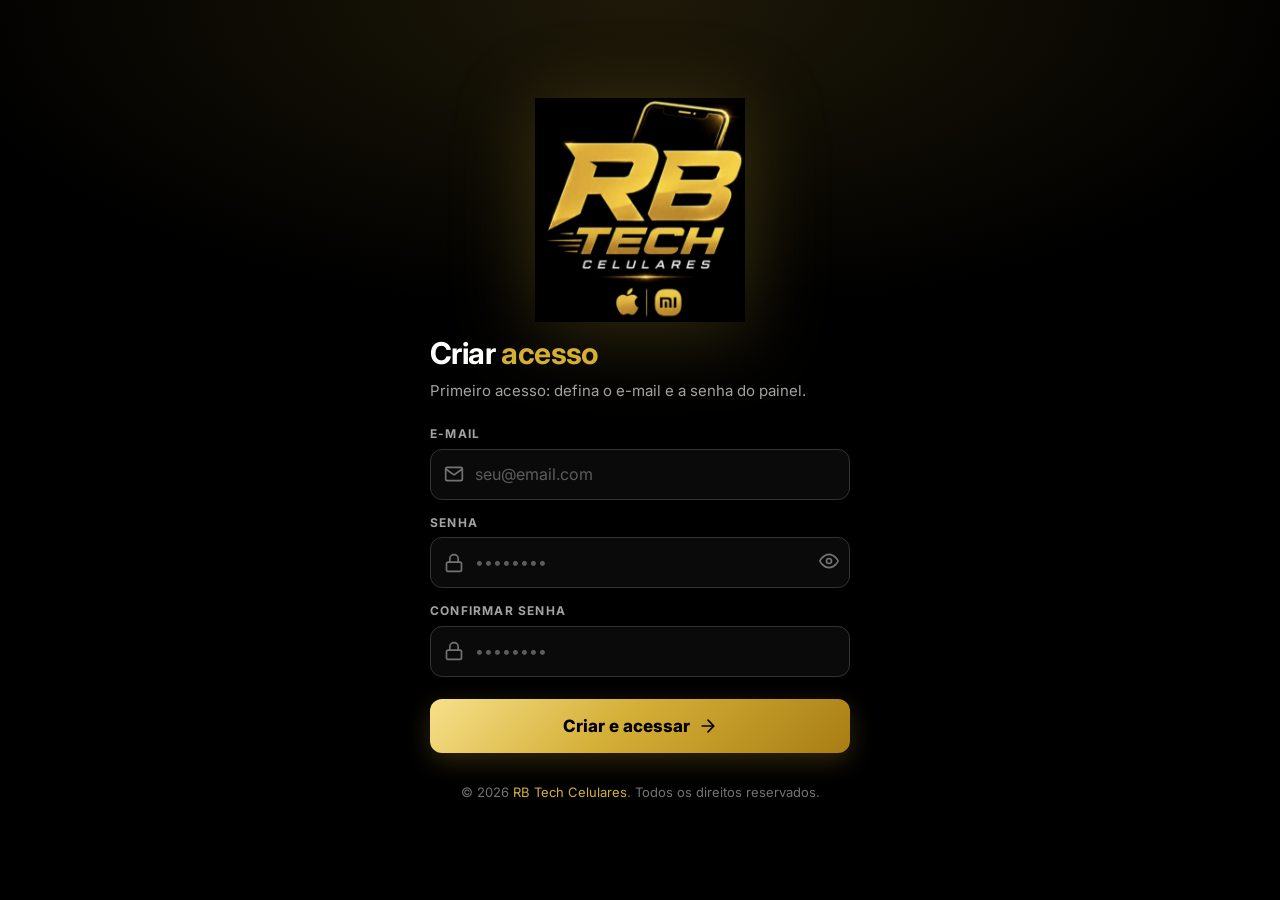
==== index.html @ 4718aa6d "App RB Tech Celulares: gestão da assistência técnica (PWA) OS, bancada, orçamentos, clientes, aparel" ====
<!doctype html>
<html lang="pt-BR">
<head>
  <meta charset="utf-8">
  <meta name="viewport" content="width=device-width, initial-scale=1, viewport-fit=cover">
  <meta name="theme-color" content="#000000">
  <meta name="apple-mobile-web-app-capable" content="yes">
  <meta name="apple-mobile-web-app-status-bar-style" content="black">
  <meta name="apple-mobile-web-app-title" content="RB Tech">
  <title>RB Tech Celulares</title>
  <link rel="manifest" href="manifest.webmanifest">
  <link rel="icon" href="assets/icon-192.png">
  <link rel="apple-touch-icon" href="assets/icon-180.png">
  <link rel="preconnect" href="https://fonts.googleapis.com">
  <link rel="preconnect" href="https://fonts.gstatic.com" crossorigin>
  <link href="https://fonts.googleapis.com/css2?family=Inter:wght@400;500;600;700;800&display=swap" rel="stylesheet">
  <link rel="stylesheet" href="css/style.css">
</head>
<body>
  <div id="app"></div>
  <div id="modal-root"></div>
  <div id="toast-root"></div>

  <script src="js/util.js"></script>
  <script src="js/store.js"></script>
  <script src="js/print.js"></script>
  <script src="js/ui.js"></script>
  <script src="js/pages/dashboard.js"></script>
  <script src="js/pages/os.js"></script>
  <script src="js/pages/orcamentos.js"></script>
  <script src="js/pages/clientes.js"></script>
  <script src="js/pages/estoque.js"></script>
  <script src="js/pages/vendas.js"></script>
  <script src="js/pages/financeiro.js"></script>
  <script src="js/pages/outros.js"></script>
  <script src="js/app.js"></script>
</body>
</html>
---- css/style.css ----
:root {
  --bg: #000;
  --bg-2: #0b0b0b;
  --card: #111;
  --card-2: #181818;
  --line: #262626;
  --line-2: #333;
  --text: #fff;
  --muted: #a3a3a3;
  --muted-2: #737373;
  --gold: #d4af37;
  --gold-2: #f5d76e;
  --gold-3: #b8860b;
  --gold-soft: rgba(212, 175, 55, .12);
  --gold-grad: linear-gradient(135deg, #f7e08a 0%, #d4af37 45%, #a87d14 100%);
  --green: #4ade80;
  --red: #f87171;
  --blue: #60a5fa;
  --orange: #fb923c;
  --purple: #c084fc;
  --radius: 16px;
  --radius-sm: 10px;
  --sidebar: 280px;
  --safe-b: env(safe-area-inset-bottom, 0px);
}

* { box-sizing: border-box; -webkit-tap-highlight-color: transparent; }
html, body { margin: 0; background: var(--bg); color: var(--text); }
body {
  font-family: Inter, system-ui, -apple-system, "Segoe UI", Roboto, sans-serif;
  font-size: 15px; line-height: 1.45; min-height: 100vh;
  -webkit-font-smoothing: antialiased;
}
a { color: var(--gold); text-decoration: none; }
button, input, select, textarea { font: inherit; color: inherit; }
svg.i { width: 20px; height: 20px; flex: none; stroke: currentColor; fill: none; stroke-width: 2; stroke-linecap: round; stroke-linejoin: round; }
svg.i.sm { width: 16px; height: 16px; }
svg.i.lg { width: 26px; height: 26px; }
.gold { color: var(--gold); }
.gold-text { background: var(--gold-grad); -webkit-background-clip: text; background-clip: text; color: transparent; }
.muted { color: var(--muted); }
.small { font-size: 13px; }
.xs { font-size: 12px; }
.bold { font-weight: 700; }
.green { color: var(--green); }
.red { color: var(--red); }
.right { text-align: right; }
.center { text-align: center; }
.hidden { display: none !important; }
.row { display: flex; align-items: center; gap: 10px; }
.row.wrap { flex-wrap: wrap; }
.row.between { justify-content: space-between; }
.col { display: flex; flex-direction: column; gap: 10px; }
.grow { flex: 1; min-width: 0; }
.mt { margin-top: 16px; }
.mb { margin-bottom: 16px; }
.ellipsis { overflow: hidden; text-overflow: ellipsis; white-space: nowrap; }

/* ---------- Layout ---------- */
.topbar {
  position: sticky; top: 0; z-index: 30;
  display: flex; align-items: center; gap: 14px;
  padding: 12px 16px; padding-top: max(12px, env(safe-area-inset-top));
  background: rgba(0,0,0,.85); backdrop-filter: blur(12px);
  border-bottom: 1px solid var(--line);
}
.topbar .brand { display: flex; align-items: center; gap: 10px; font-weight: 800; font-size: 17px; }
.topbar .brand img { width: 34px; height: 34px; border-radius: 8px; object-fit: cover; }
.topbar .spacer { flex: 1; }
.icon-btn {
  width: 42px; height: 42px; border-radius: 12px; display: grid; place-items: center;
  background: transparent; border: 1px solid transparent; cursor: pointer; color: var(--text);
}
.icon-btn:hover { background: var(--card-2); }
.avatar {
  width: 40px; height: 40px; border-radius: 50%; display: grid; place-items: center;
  background: var(--gold-soft); color: var(--gold); font-weight: 800; border: 1px solid rgba(212,175,55,.35);
}

.sidebar {
  position: fixed; inset: 0 auto 0 0; width: var(--sidebar); z-index: 50;
  background: var(--bg-2); border-right: 1px solid var(--line);
  display: flex; flex-direction: column; transform: translateX(-100%); transition: transform .25s ease;
}
.sidebar.open { transform: none; }
.sidebar-backdrop { position: fixed; inset: 0; background: rgba(0,0,0,.6); backdrop-filter: blur(3px); z-index: 45; }
.sidebar-head { display: flex; align-items: center; gap: 12px; padding: 18px; border-bottom: 1px solid var(--line); }
.sidebar-head img { width: 54px; height: 54px; border-radius: 14px; object-fit: cover; box-shadow: 0 0 24px rgba(212,175,55,.25); }
.sidebar-head .t { font-weight: 800; font-size: 18px; }
.badge-gold { display: inline-block; font-size: 10px; font-weight: 800; letter-spacing: .12em; padding: 3px 8px; border-radius: 6px; background: var(--gold-soft); color: var(--gold); border: 1px solid rgba(212,175,55,.4); }
.nav { flex: 1; overflow-y: auto; padding: 8px 12px 20px; }
.nav-title { font-size: 11px; letter-spacing: .2em; font-weight: 700; color: var(--muted-2); margin: 18px 10px 6px; text-transform: uppercase; }
.nav a {
  display: flex; align-items: center; gap: 14px; padding: 11px 12px; border-radius: 12px;
  color: var(--muted); font-weight: 500; position: relative;
}
.nav a:hover { background: var(--card); color: var(--text); }
.nav a.active { background: var(--gold-soft); color: var(--gold); font-weight: 700; }
.nav a.active::before { content: ""; position: absolute; left: -12px; top: 8px; bottom: 8px; width: 4px; border-radius: 0 4px 4px 0; background: var(--gold); }
.nav a .count { margin-left: auto; font-size: 11px; font-weight: 700; padding: 2px 8px; border-radius: 99px; background: var(--card-2); color: var(--gold); }
.sidebar-foot { border-top: 1px solid var(--line); padding: 14px 16px calc(14px + var(--safe-b)); display: flex; align-items: center; gap: 10px; }

.main { padding: 18px 16px calc(40px + var(--safe-b)); max-width: 1180px; margin: 0 auto; }

@media (min-width: 1024px) {
  .sidebar { transform: none; }
  .sidebar-backdrop { display: none; }
  .shell { padding-left: var(--sidebar); }
  .menu-btn { display: none !important; }
  .main { padding: 28px 32px 60px; }
}

/* ---------- Page header ---------- */
.page-head { display: flex; gap: 14px; align-items: flex-start; margin-bottom: 18px; }
.page-icon {
  width: 52px; height: 52px; border-radius: 14px; display: grid; place-items: center; flex: none;
  background: var(--gold-grad); color: #000; box-shadow: 0 8px 24px rgba(212,175,55,.25);
}
.page-icon svg.i { width: 26px; height: 26px; stroke-width: 2.2; }
.page-head h1 { margin: 0; font-size: 26px; line-height: 1.15; font-weight: 800; letter-spacing: -.02em; }
.page-head p { margin: 4px 0 0; color: var(--muted); }
.page-actions { display: flex; gap: 10px; flex-wrap: wrap; margin-bottom: 18px; }

/* ---------- Cards ---------- */
.card { background: var(--card); border: 1px solid var(--line); border-radius: var(--radius); padding: 18px; }
.card.pad-0 { padding: 0; overflow: hidden; }
.card h3 { margin: 0 0 12px; font-size: 16px; }
.grid { display: grid; gap: 14px; }
.grid-2 { grid-template-columns: repeat(2, minmax(0,1fr)); }
.grid-3 { grid-template-columns: repeat(3, minmax(0,1fr)); }
.grid-4 { grid-template-columns: repeat(4, minmax(0,1fr)); }
@media (max-width: 760px) { .grid-3, .grid-4 { grid-template-columns: repeat(2, minmax(0,1fr)); } }
@media (max-width: 420px) { .grid-2.stack-sm { grid-template-columns: 1fr; } }
@media (min-width: 900px) { .grid-auto { grid-template-columns: repeat(auto-fill, minmax(320px, 1fr)); } }

.stat { background: var(--card); border: 1px solid var(--line); border-radius: var(--radius); padding: 16px; min-width: 0; }
.stat .label { font-size: 11.5px; font-weight: 700; letter-spacing: .12em; color: var(--muted); text-transform: uppercase; display: flex; align-items: center; gap: 6px; }
.stat .value { font-size: 26px; font-weight: 800; margin-top: 6px; letter-spacing: -.02em; overflow-wrap: anywhere; }
.stat .value.gold { color: var(--gold); }
.stat .sub { font-size: 12.5px; color: var(--muted); margin-top: 2px; }
.stat-icon { display: flex; align-items: center; gap: 14px; }
.stat-icon .ic { width: 48px; height: 48px; border-radius: 12px; display: grid; place-items: center; background: var(--gold-soft); color: var(--gold); flex: none; }

.hero {
  background: radial-gradient(120% 140% at 100% 0%, rgba(212,175,55,.18) 0%, rgba(0,0,0,0) 55%), linear-gradient(180deg, #111 0%, #0a0a0a 100%);
  border: 1px solid rgba(212,175,55,.35); border-radius: 20px; padding: 22px; position: relative; overflow: hidden;
}
.hero .big { font-size: 36px; font-weight: 800; letter-spacing: -.03em; }
.progress { height: 12px; border-radius: 99px; background: #1f1f1f; border: 1px solid var(--line-2); overflow: hidden; margin: 14px 0 8px; }
.progress > div { height: 100%; background: var(--gold-grad); border-radius: 99px; transition: width .4s; }
.divider { height: 1px; background: var(--line); margin: 18px 0; }
.pill { display: inline-flex; align-items: center; gap: 6px; padding: 4px 10px; border-radius: 99px; font-size: 12.5px; font-weight: 700; border: 1px solid var(--line-2); background: var(--card-2); white-space: nowrap; }
.pill.gold { background: var(--gold-soft); border-color: rgba(212,175,55,.45); color: var(--gold); }
.pill.green { background: rgba(74,222,128,.1); border-color: rgba(74,222,128,.35); color: var(--green); }
.pill.red { background: rgba(248,113,113,.1); border-color: rgba(248,113,113,.35); color: var(--red); }
.pill.blue { background: rgba(96,165,250,.1); border-color: rgba(96,165,250,.35); color: var(--blue); }
.pill.orange { background: rgba(251,146,60,.1); border-color: rgba(251,146,60,.35); color: var(--orange); }
.pill.purple { background: rgba(192,132,252,.1); border-color: rgba(192,132,252,.35); color: var(--purple); }

.status-tile { text-align: center; padding: 18px 10px; cursor: pointer; }
.status-tile .ic { width: 46px; height: 46px; border-radius: 50%; margin: 0 auto 10px; display: grid; place-items: center; background: var(--gold-soft); color: var(--gold); }
.status-tile .n { font-size: 30px; font-weight: 800; }
.status-tile .l { font-size: 12px; letter-spacing: .1em; font-weight: 700; color: var(--muted); text-transform: uppercase; }

/* ---------- Buttons ---------- */
.btn {
  display: inline-flex; align-items: center; justify-content: center; gap: 8px;
  padding: 12px 18px; border-radius: 12px; border: 1px solid var(--line-2); background: var(--card);
  color: var(--text); font-weight: 600; cursor: pointer; white-space: nowrap; min-height: 46px;
  transition: transform .06s, background .15s, border-color .15s;
}
.btn:hover { border-color: #444; background: var(--card-2); }
.btn:active { transform: scale(.98); }
.btn.primary { background: var(--gold-grad); color: #000; border: none; font-weight: 800; box-shadow: 0 8px 24px rgba(212,175,55,.22); }
.btn.primary:hover { filter: brightness(1.06); }
.btn.outline-gold { border-color: rgba(212,175,55,.55); color: var(--gold); background: transparent; }
.btn.danger { border-color: rgba(248,113,113,.4); color: var(--red); background: transparent; }
.btn.success { background: #16a34a; border: none; color: #fff; }
.btn.ghost { background: transparent; border-color: transparent; }
.btn.sm { padding: 8px 12px; min-height: 36px; font-size: 13.5px; border-radius: 10px; }
.btn.block { width: 100%; }
.btn:disabled { opacity: .45; cursor: not-allowed; }

/* ---------- Forms ---------- */
.field { display: flex; flex-direction: column; gap: 6px; margin-bottom: 14px; min-width: 0; }
.field label, .lbl { font-size: 12px; font-weight: 700; letter-spacing: .1em; color: var(--muted); text-transform: uppercase; }
.field label .opt { text-transform: none; letter-spacing: 0; font-weight: 500; color: var(--muted-2); }
.field label .req { color: var(--gold); }
.input, select.input, textarea.input {
  width: 100%; padding: 13px 14px; border-radius: 12px; border: 1px solid var(--line-2);
  background: #0a0a0a; color: var(--text); outline: none; min-height: 48px; font-size: 16px;
}
textarea.input { min-height: 90px; resize: vertical; }
.input:focus { border-color: var(--gold); box-shadow: 0 0 0 3px rgba(212,175,55,.18); }
.input::placeholder { color: #5c5c5c; }
select.input { appearance: none; background-image: url("data:image/svg+xml,%3Csvg xmlns='http://www.w3.org/2000/svg' width='20' height='20' viewBox='0 0 24 24' fill='none' stroke='%23d4af37' stroke-width='2'%3E%3Cpath d='m6 9 6 6 6-6'/%3E%3C/svg%3E"); background-repeat: no-repeat; background-position: right 12px center; padding-right: 40px; }
.input-icon { position: relative; }
.input-icon svg.i { position: absolute; left: 14px; top: 50%; transform: translateY(-50%); color: var(--muted-2); pointer-events: none; }
.input-icon .input { padding-left: 44px; }
.form-row { display: grid; grid-template-columns: 1fr 1fr; gap: 12px; }
.form-row.r-1-2 { grid-template-columns: 1fr 2fr; }
@media (max-width: 480px) { .form-row.collapse { grid-template-columns: 1fr; } }
.section-title { font-size: 12px; font-weight: 800; letter-spacing: .14em; color: var(--gold); text-transform: uppercase; padding-bottom: 10px; border-bottom: 1px solid var(--line); margin: 6px 0 14px; }
.info-box { display: flex; gap: 10px; padding: 12px 14px; border-radius: 12px; background: var(--gold-soft); border: 1px solid rgba(212,175,55,.3); font-size: 14px; color: #e8e8e8; margin-bottom: 14px; }
.info-box svg.i { color: var(--gold); margin-top: 1px; }
.check { display: flex; align-items: center; gap: 10px; padding: 10px 0; cursor: pointer; }
.check input { width: 20px; height: 20px; accent-color: var(--gold); }

.chips { display: grid; grid-template-columns: repeat(4, minmax(0,1fr)); gap: 8px; }
@media (max-width: 420px) { .chips { grid-template-columns: repeat(3, minmax(0,1fr)); } }
.chip-opt { border: 1px solid var(--line-2); background: #0a0a0a; border-radius: 12px; padding: 12px 4px; text-align: center; cursor: pointer; font-size: 12.5px; font-weight: 600; color: var(--muted); display: flex; flex-direction: column; align-items: center; gap: 6px; }
.chip-opt.on { border: 2px solid var(--gold); color: var(--gold); background: var(--gold-soft); }
.seg { display: inline-flex; background: #0a0a0a; border: 1px solid var(--line-2); border-radius: 10px; padding: 3px; }
.seg button { border: 0; background: transparent; padding: 6px 12px; border-radius: 8px; font-size: 12px; font-weight: 700; color: var(--muted); cursor: pointer; }
.seg button.on { background: var(--gold); color: #000; }

/* ---------- Tabs / search ---------- */
.tabs { display: flex; gap: 4px; padding: 4px; background: var(--bg-2); border: 1px solid var(--line); border-radius: 14px; overflow-x: auto; scrollbar-width: none; }
.tabs::-webkit-scrollbar { display: none; }
.tabs button { flex: none; border: 0; background: transparent; color: var(--muted); padding: 10px 16px; border-radius: 10px; font-weight: 600; cursor: pointer; display: inline-flex; align-items: center; gap: 6px; }
.tabs button.on { background: var(--card-2); color: var(--gold); box-shadow: inset 0 0 0 1px rgba(212,175,55,.35); }
.toolbar { display: flex; gap: 10px; margin-top: 12px; }
.toolbar .input-icon { flex: 1; }

/* ---------- Lists ---------- */
.list-head { display: flex; justify-content: space-between; align-items: center; gap: 10px; padding: 14px 18px; border-bottom: 1px solid var(--line); background: var(--bg-2); flex-wrap: wrap; }
.item { padding: 16px 18px; border-bottom: 1px solid var(--line); position: relative; cursor: pointer; }
.item:last-child { border-bottom: 0; }
.item:hover { background: #141414; }
.item.bar::before { content: ""; position: absolute; left: 0; top: 0; bottom: 0; width: 4px; background: var(--bar, var(--gold)); }
.item .title { font-size: 18px; font-weight: 800; text-transform: uppercase; letter-spacing: -.01em; }
.item .meta { display: flex; align-items: center; gap: 8px; flex-wrap: wrap; font-size: 13.5px; color: var(--muted); }
.item .num { font-size: 12.5px; font-weight: 800; padding: 3px 9px; border-radius: 8px; background: var(--card-2); color: var(--gold); border: 1px solid rgba(212,175,55,.3); }
.item .price { font-weight: 800; font-size: 16px; padding: 8px 12px; border-radius: 10px; background: var(--card-2); border: 1px solid var(--line-2); color: var(--gold); white-space: nowrap; }
.item .desc { margin-top: 10px; padding: 10px 12px; background: #0a0a0a; border: 1px solid var(--line); border-radius: 10px; color: var(--muted); font-size: 14px; }
.item .device { color: var(--gold); display: flex; align-items: center; gap: 6px; font-weight: 600; margin-top: 4px; }
.empty { text-align: center; padding: 40px 20px; color: var(--muted); }
.empty svg.i { width: 40px; height: 40px; color: var(--line-2); margin-bottom: 8px; }
.pager { display: flex; gap: 8px; justify-content: center; align-items: center; padding: 14px; }

.table-wrap { overflow-x: auto; }
table.tbl { width: 100%; border-collapse: collapse; font-size: 14px; }
.tbl th { text-align: left; font-size: 11.5px; letter-spacing: .1em; text-transform: uppercase; color: var(--muted); padding: 10px 12px; border-bottom: 1px solid var(--line); white-space: nowrap; }
.tbl td { padding: 12px; border-bottom: 1px solid var(--line); vertical-align: middle; }
.tbl tr:last-child td { border-bottom: 0; }

/* status dropdown */
.status-btn { display: inline-flex; align-items: center; gap: 6px; padding: 7px 12px; border-radius: 99px; font-weight: 700; font-size: 13.5px; cursor: pointer; border: 1px solid; background: transparent; }
.dropdown { position: fixed; z-index: 120; min-width: 230px; background: #121212; border: 1px solid var(--line-2); border-radius: 14px; padding: 6px; box-shadow: 0 20px 50px rgba(0,0,0,.6); }
.dropdown button { display: flex; width: 100%; align-items: center; gap: 12px; padding: 12px; border: 0; background: transparent; border-radius: 10px; cursor: pointer; text-align: left; font-weight: 500; }
.dropdown button:hover { background: var(--card-2); }
.dropdown button.on { background: var(--gold-soft); color: var(--gold); font-weight: 700; }
.dropdown button .ck { margin-left: auto; }

/* kanban */
.kanban { display: grid; grid-auto-flow: column; grid-auto-columns: minmax(270px, 1fr); gap: 14px; overflow-x: auto; padding-bottom: 10px; }
.kcol { background: var(--bg-2); border: 1px solid var(--line); border-radius: 16px; padding: 12px; min-height: 200px; }
.kcol h4 { margin: 2px 4px 12px; display: flex; align-items: center; justify-content: space-between; font-size: 14px; }
.kcard { background: var(--card); border: 1px solid var(--line); border-radius: 12px; padding: 12px; margin-bottom: 10px; cursor: pointer; border-left: 3px solid var(--bar, var(--gold)); }
.kcard:hover { border-color: #3a3a3a; }

/* ---------- Modal ---------- */
.modal-backdrop { position: fixed; inset: 0; background: rgba(0,0,0,.72); backdrop-filter: blur(4px); z-index: 100; display: flex; align-items: flex-end; justify-content: center; animation: fade .15s; }
.modal {
  width: 100%; max-width: 640px; max-height: 94vh; background: var(--bg-2); border: 1px solid var(--line-2);
  border-radius: 24px 24px 0 0; display: flex; flex-direction: column; animation: up .22s ease;
}
.modal.wide { max-width: 900px; }
@media (min-width: 700px) { .modal-backdrop { align-items: center; padding: 20px; } .modal { border-radius: 24px; } }
.modal-head { display: flex; align-items: center; gap: 14px; padding: 18px 20px; border-bottom: 1px solid var(--line); }
.modal-head .ic { width: 48px; height: 48px; border-radius: 14px; display: grid; place-items: center; background: var(--gold-soft); color: var(--gold); flex: none; }
.modal-head h2 { margin: 0; font-size: 20px; font-weight: 800; }
.modal-head p { margin: 2px 0 0; color: var(--muted); font-size: 13.5px; }
.modal-body { padding: 20px; overflow-y: auto; flex: 1; }
.modal-foot { padding: 14px 20px calc(14px + var(--safe-b)); border-top: 1px solid var(--line); display: flex; gap: 10px; flex-wrap: wrap; }
.modal-foot .btn { flex: 1; }
@keyframes fade { from { opacity: 0; } }
@keyframes up { from { transform: translateY(30px); opacity: 0; } }

/* toast */
#toast-root { position: fixed; left: 50%; top: calc(74px + env(safe-area-inset-top, 0px)); transform: translateX(-50%); z-index: 200; display: flex; flex-direction: column; gap: 8px; width: min(92vw, 420px); }
.toast { background: #151515; border: 1px solid rgba(212,175,55,.5); color: var(--text); padding: 12px 16px; border-radius: 12px; display: flex; align-items: center; gap: 10px; box-shadow: 0 12px 30px rgba(0,0,0,.6); animation: up .2s; font-weight: 500; }
.toast.err { border-color: rgba(248,113,113,.6); }
.toast svg.i { color: var(--gold); }
.toast.err svg.i { color: var(--red); }

/* ---------- Login ---------- */
.login { min-height: 100vh; display: flex; align-items: center; justify-content: center; padding: 24px 20px; background: radial-gradient(80% 50% at 50% 0%, rgba(212,175,55,.14), transparent 70%), #000; }
.login-box { width: 100%; max-width: 420px; }
.login-logo { display: block; width: 210px; margin: 0 auto 10px; filter: drop-shadow(0 10px 40px rgba(212,175,55,.25)); }
.login h1 { font-size: 30px; margin: 10px 0 4px; letter-spacing: -.02em; }
.login .foot { text-align: center; color: var(--muted-2); font-size: 13px; margin-top: 30px; }

/* signature */
.sig-pad { width: 100%; height: 180px; background: #fff; border-radius: 12px; touch-action: none; display: block; }

/* cart */
.cart-line { display: flex; align-items: center; gap: 10px; padding: 10px 0; border-bottom: 1px solid var(--line); }
.qty { display: inline-flex; align-items: center; border: 1px solid var(--line-2); border-radius: 10px; }
.qty button { width: 34px; height: 34px; border: 0; background: transparent; cursor: pointer; color: var(--gold); font-size: 18px; font-weight: 700; }
.qty span { min-width: 26px; text-align: center; font-weight: 700; }
.prod-card { background: var(--card); border: 1px solid var(--line); border-radius: 14px; padding: 14px; cursor: pointer; display: flex; flex-direction: column; gap: 6px; }
.prod-card:hover { border-color: rgba(212,175,55,.5); }

.fab { position: fixed; right: 18px; bottom: calc(20px + var(--safe-b)); z-index: 40; width: 60px; height: 60px; border-radius: 50%; border: none; background: var(--gold-grad); color: #000; display: grid; place-items: center; box-shadow: 0 10px 30px rgba(212,175,55,.35); cursor: pointer; }
.fab svg.i { width: 28px; height: 28px; stroke-width: 2.5; }
@media (min-width: 1024px) { .fab { display: none; } }

.bar-chart { display: flex; align-items: flex-end; gap: 6px; height: 160px; padding-top: 10px; }
.bar-chart .b { flex: 1; display: flex; flex-direction: column; align-items: center; justify-content: flex-end; gap: 6px; height: 100%; min-width: 0; }
.bar-chart .b > div { width: 100%; max-width: 34px; background: var(--gold-grad); border-radius: 6px 6px 2px 2px; min-height: 2px; }
.bar-chart .b span { font-size: 10.5px; color: var(--muted); }
.kv { display: flex; justify-content: space-between; gap: 12px; padding: 9px 0; border-bottom: 1px dashed var(--line); }
.kv:last-child { border-bottom: 0; }
.kv .k { color: var(--muted); }
.kv .v { font-weight: 700; text-align: right; }
.timeline { border-left: 2px solid var(--line-2); margin-left: 6px; padding-left: 16px; }
.timeline .ev { position: relative; padding-bottom: 12px; font-size: 13.5px; }
.timeline .ev::before { content: ""; position: absolute; left: -22px; top: 5px; width: 10px; height: 10px; border-radius: 50%; background: var(--gold); }
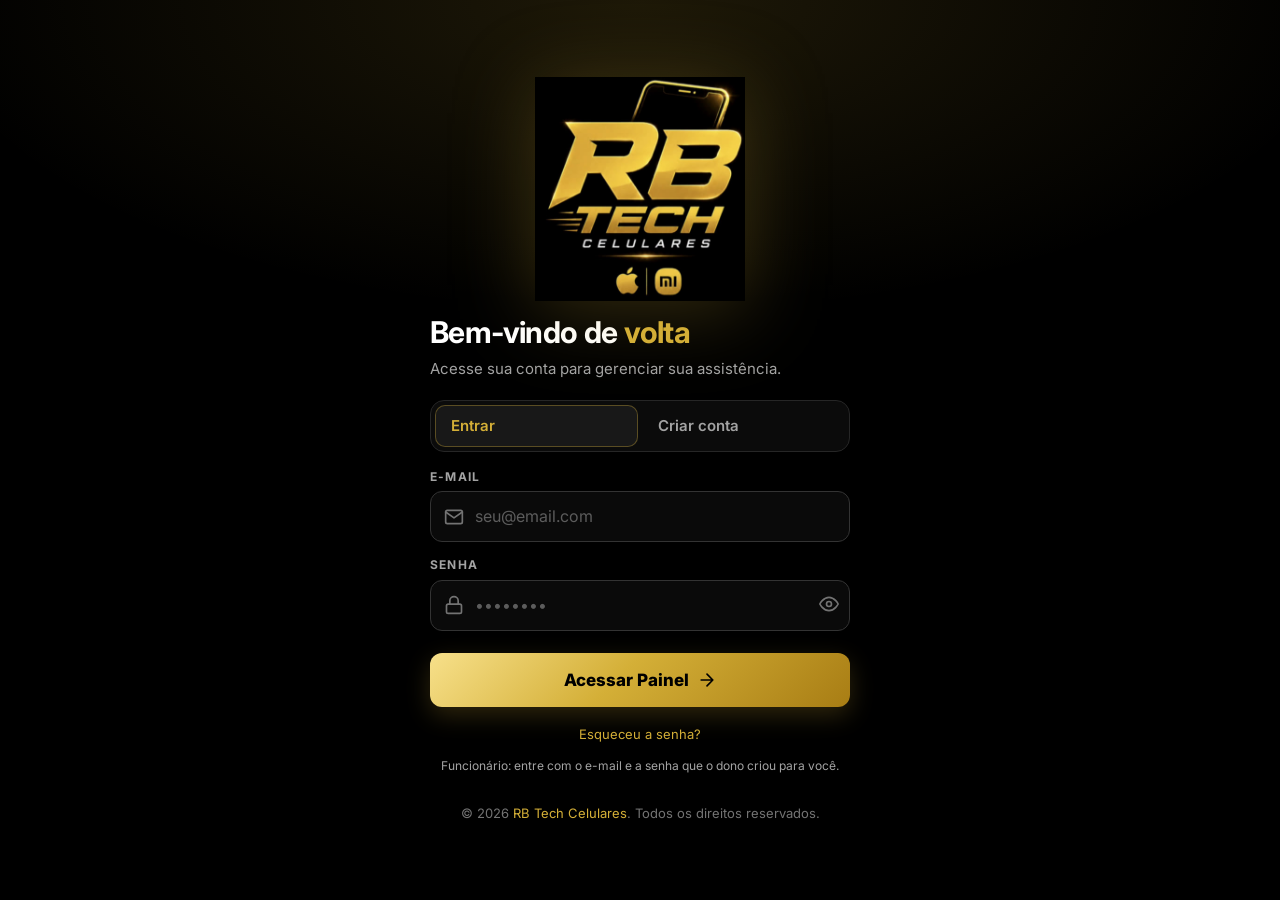
==== commit d5d0e0f9: "Pedido de orçamento feito pelo próprio cliente - Página pública /pedido/<loja> (nome, WhatsApp, marc" ====
--- a/index.html
+++ b/index.html
@@ -21,10 +21,15 @@
   <div id="modal-root"></div>
   <div id="toast-root"></div>
 
+  <script src="js/config.js"></script>
+  <script src="js/vendor/supabase.js"></script>
   <script src="js/util.js"></script>
   <script src="js/store.js"></script>
+  <script src="js/vendor/jspdf.umd.min.js"></script>
   <script src="js/print.js"></script>
+  <script src="js/pdf.js"></script>
   <script src="js/ui.js"></script>
+  <script src="js/cloud.js"></script>
   <script src="js/pages/dashboard.js"></script>
   <script src="js/pages/os.js"></script>
   <script src="js/pages/orcamentos.js"></script>
@@ -33,6 +38,8 @@
   <script src="js/pages/vendas.js"></script>
   <script src="js/pages/financeiro.js"></script>
   <script src="js/pages/outros.js"></script>
+  <script src="js/pages/pedidos.js"></script>
+  <script src="js/importar.js"></script>
   <script src="js/app.js"></script>
 </body>
 </html>
